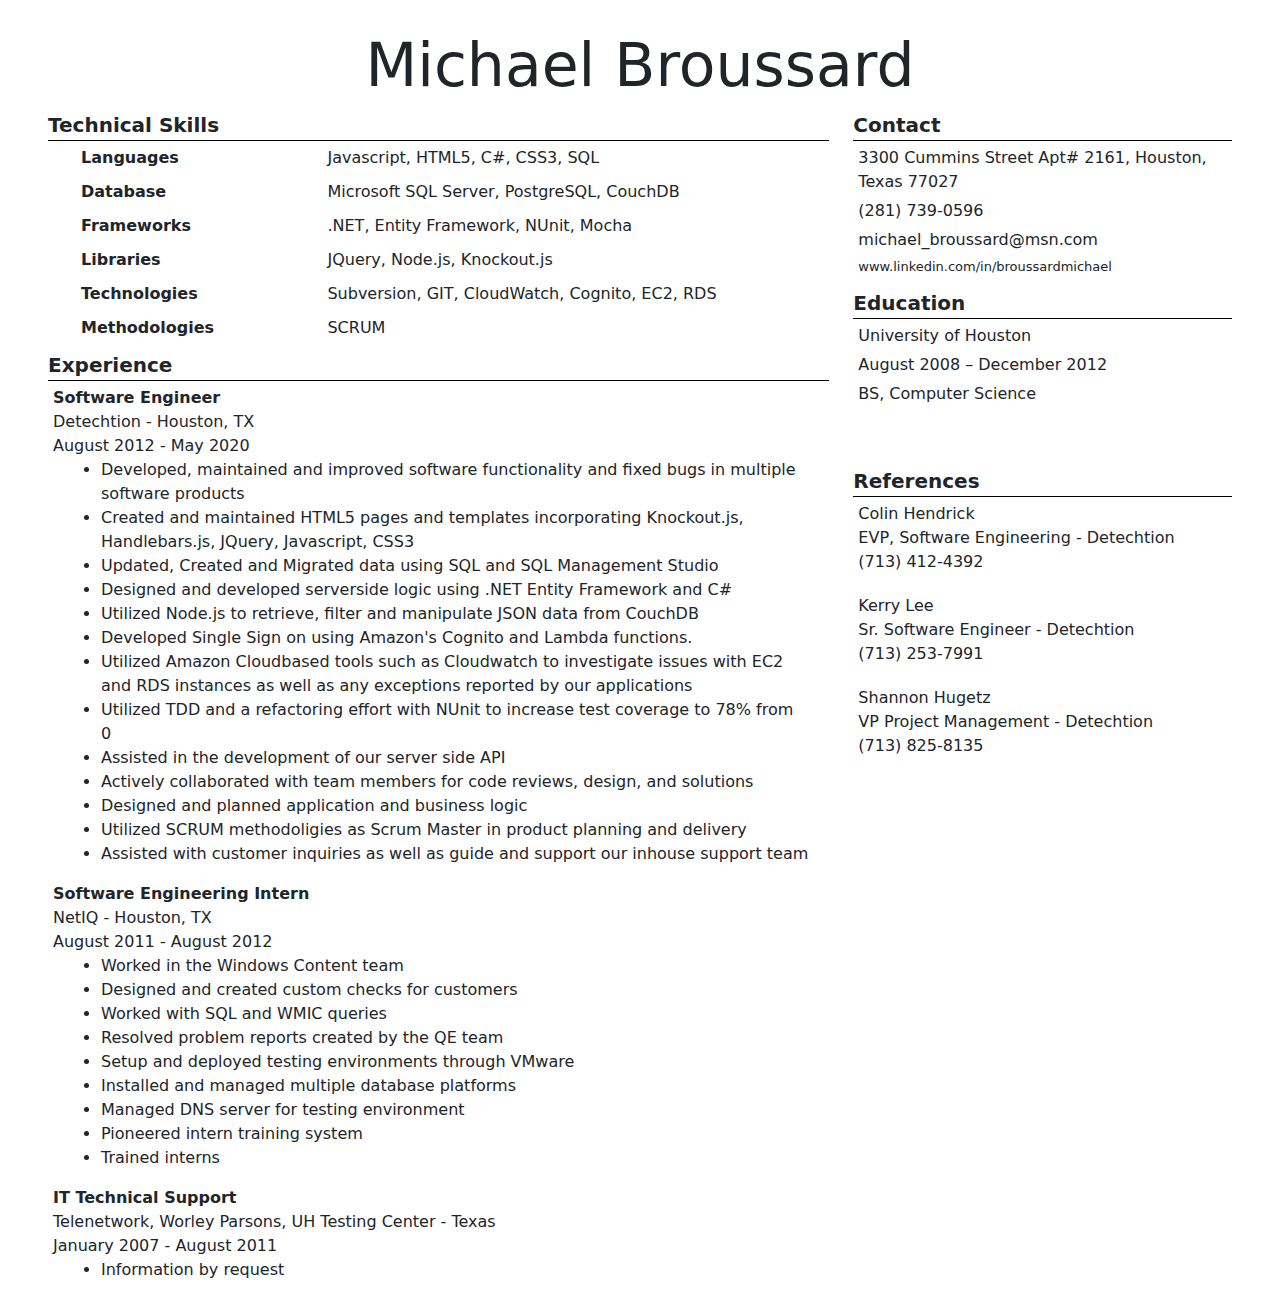
==== resume.html @ cad652ff "the begining" ====
<!DOCTYPE html>
<html lang="en">
<head>
    <meta charset="UTF-8">
    <title>Michael Broussard's Resume</title>
    <script src="js/jquery-3.5.0.min.js"></script>
    <link rel="stylesheet" type="text/css" href="css/resume.css">
    <link rel="stylesheet" type="text/css" href="css/bootstrap.css">
</head>
<body class = "container">
<div class="name">Michael Broussard</div>
<div class = "row">
    <div class = "col-8">
        <div class = "experience-column">
            <div class="technical-skills">
                <div class = "section-title">Technical Skills</div>
                <div class = "section-content">
                    <div class="container">
                        <div class = "row">
                            <div class = "col-4 skill-header">Languages</div>
                            <div class = "col-8 skill-content">Javascript, HTML5, C#, CSS3, SQL</div>
                        </div>
                        <div class = "row ">
                            <div class = "col-4 skill-header">Database</div>
                            <div class = "col-8 skill-content">Microsoft SQL Server, PostgreSQL, CouchDB</div>
                        </div>
                        <div class = "row ">
                            <div class = "col-4 skill-header">Frameworks</div>
                            <div class = "col-8 skill-content">.NET, Entity Framework, NUnit, Mocha</div>
                        </div>
                        <div class = "row ">
                            <div class = "col-4 skill-header">Libraries</div>
                            <div class = "col-8 skill-content">JQuery, Node.js, Knockout.js</div>
                        </div>
                        <div class = "row ">
                            <div class = "col-4 skill-header">Technologies</div>
                            <div class = "col-8 skill-content">Subversion, GIT, CloudWatch, Cognito, EC2, RDS</div>
                        </div>
                        <div class = "row ">
                            <div class = "col-4 skill-header">Methodologies</div>
                            <div class = "col-8 skill-content">SCRUM</div>
                        </div>
                    </div>
                </div>
            </div>
            <div class="experience">
                <div class = "section-title">Experience</div>
                <div class = "section-content">
                    <div>
                        <div class="experience-header">
                            <div class = "experience-title">
                                Software Engineer
                            </div>
                            <div class = "experience-company">
                                Detechtion - Houston, TX
                            </div>
                            <div class = "experience-time">
                                August 2012 - May 2020
                            </div>
                        </div>
                        <div class = "container experience-list">
                            <div class = "col">
                                <ul>
                                    <li>Developed, maintained and improved software functionality and fixed bugs in multiple software products</li>
                                    <li>Created and maintained HTML5 pages and templates incorporating Knockout.js, Handlebars.js, JQuery, Javascript, CSS3</li>
                                    <li>Updated, Created and Migrated data using SQL and SQL Management Studio</li>
                                    <li>Designed and developed serverside logic using .NET Entity Framework and C#</li>
                                    <li>Utilized Node.js to retrieve, filter and manipulate JSON data from CouchDB</li>
                                    <li>Developed Single Sign on using Amazon's Cognito and Lambda functions.</li>
                                    <li>Utilized Amazon Cloudbased tools such as Cloudwatch to investigate issues with EC2 and RDS instances as well as any exceptions reported by our applications</li>
                                    <li>Utilized TDD and a refactoring effort with NUnit to increase test coverage to 78% from 0</li>
                                    <li>Assisted in the development of our server side API</li>
                                    <li>Actively collaborated with team members for code reviews, design, and solutions</li>
                                    <li>Designed and planned application and business logic</li>
                                    <li>Utilized SCRUM methodoligies as Scrum Master in product planning and delivery</li>
                                    <li>Assisted with customer inquiries as well as guide and support our inhouse support team</li>
                                </ul>
                            </div>
                        </div>
                    </div>
                    <div>
                        <div class="experience-header">
                            <div class = "experience-title">
                                Software Engineering Intern
                            </div>
                            <div class = "experience-company">
                                NetIQ - Houston, TX
                            </div>
                            <div class = "experience-time">
                                August 2011 - August 2012
                            </div>
                        </div>
                        <div class = "container experience-list">
                            <div class = "col">
                                <ul>
                                    <li>Worked in the Windows Content team</li>
                                    <li>Designed and created custom checks for customers</li>
                                    <li>Worked with SQL and WMIC queries</li>
                                    <li>Resolved problem reports created by the QE team</li>
                                    <li>Setup and deployed testing environments through VMware</li>
                                    <li>Installed and managed multiple database platforms</li>
                                    <li>Managed DNS server for testing environment</li>
                                    <li>Pioneered intern training system</li>
                                    <li>Trained interns</li>
                                </ul>
                            </div>
                        </div>
                    </div>
                    <div>
                        <div class="experience-header">
                            <div class = "experience-title">
                                IT Technical Support
                            </div>
                            <div class = "experience-company">
                                Telenetwork, Worley Parsons, UH Testing Center - Texas
                            </div>
                            <div class = "experience-time">
                                January 2007 - August 2011
                            </div>
                        </div>
                        <div class = "container experience-list">
                            <div class = "col">
                                <ul>
                                    <li>Information by request</li>
                                </ul>
                            </div>
                        </div>
                    </div>
                </div>
            </div>
        </div>
    </div>
    <div class = "col-4">
        <div class = "personal-information-column">
            <div class = "contact-info">
                <div class = "section-title">Contact</div>
                <div class = "section-content">
                <div id="contact-address">
                        3300 Cummins Street Apt# 2161, Houston, Texas 77027
                    </div>
                    <div id= "contact-phone">
                        (281) 739-0596
                    </div>
                    <div id = "contact-email" >
                        michael_broussard@msn.com
                    </div>
                    <div id="contact-link" >
                        www.linkedin.com/in/broussardmichael
                    </div>
                </div>
            </div>
            <div class= "education">
                <div class = "section-title">Education</div>
                <div class = "section-content">
                    <div>University of Houston</div>
                    <div>August 2008 – December 2012</div>
                    <div>BS, Computer Science</div>
                </div>
            </div>
            <div class= "references">
                <div class = "section-title">References</div>
                <div class = "section-content">
                    <div class = "reference-container">
                        <div>Colin Hendrick</div>
                        <div>EVP, Software Engineering - Detechtion</div>
                        <div>(713) 412-4392</div>
                    </div>
                    <div class = "reference-container">
                        <div>Kerry Lee</div>
                        <div>Sr. Software Engineer - Detechtion</div>
                        <div>(713) 253-7991</div>
                    </div>
                    <div class = "reference-container">
                        <div>Shannon Hugetz</div>
                        <div>VP Project Management - Detechtion</div>
                        <div>(713) 825-8135</div>
                    </div>
                </div>
            </div>
        </div>
    </div>
</div>
</body>
</html>
---- css/resume.css ----
@media (min-width: 768px){
    body.container {
        max-width:95% !important;
    }
}

@media (min-width: 992px){
    body.container {
        max-width:95% !important;
    }
}

body {
    padding: 10px;
}

.name {
    height:25%;
    width:100%;
    text-align: center;
    font-size: 60px;
    margin-top:10px;
}

.experience-column {
    height: 100%;
}

.personal-information-column {
    height:100%;
}

.section-content {
    border-top: 1px solid black;
}

.section-title {
    font-size: 20px;
    font-weight: bold;
    height: 30px;
}
/*experience column*/
.technical-skills .row  {
    margin: 5px 5px 10px 5px;
}
.technical-skills .skill-header  {
    font-weight: bold;
}

.technical-skills .skill-content  {
}

.technical-skills {
}

.experience .section-content > div {
margin: 5px;
}

.experience-column .experience .experience-header .experience-title {
    font-weight: bold;
}

/*personal information column*/
#contact-link {
font-size: small;
font-color: lightblue;
}

.personal-information-column > div {
    height:15%;
}

.personal-information-column .section-title {
}

.personal-information-column .contact-info .section-content div {
    margin: 5px;
}

.personal-information-column .education .section-content div {
    margin: 5px;
}


.personal-information-column .references .section-content .reference-container {
    margin: 5px 5px 20px 5px;
}

.references {

}
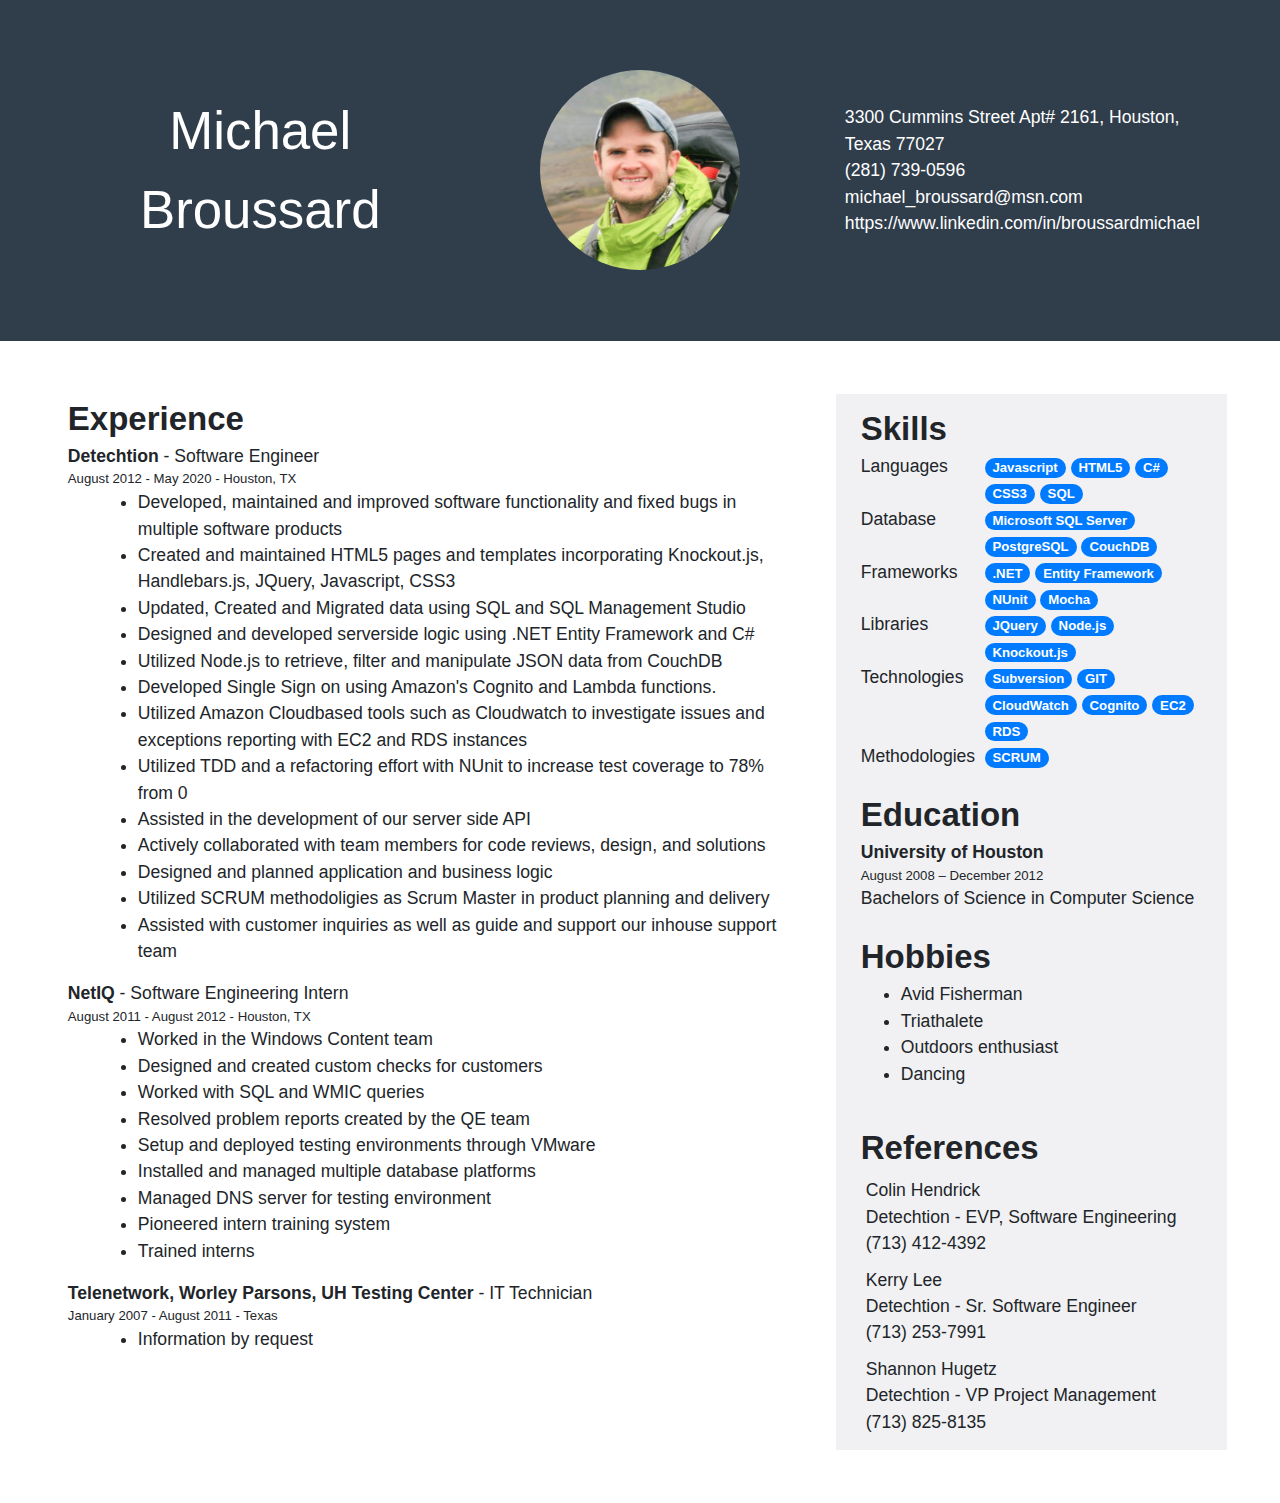
==== commit 24d8d3fb: "Update" ====
--- a/resume.html
+++ b/resume.html
@@ -7,172 +7,206 @@
     <link rel="stylesheet" type="text/css" href="css/resume.css">
     <link rel="stylesheet" type="text/css" href="css/bootstrap.css">
 </head>
-<body class = "container">
-<div class="name">Michael Broussard</div>
-<div class = "row">
-    <div class = "col-8">
-        <div class = "experience-column">
-            <div class="technical-skills">
-                <div class = "section-title">Technical Skills</div>
-                <div class = "section-content">
-                    <div class="container">
-                        <div class = "row">
-                            <div class = "col-4 skill-header">Languages</div>
-                            <div class = "col-8 skill-content">Javascript, HTML5, C#, CSS3, SQL</div>
-                        </div>
-                        <div class = "row ">
-                            <div class = "col-4 skill-header">Database</div>
-                            <div class = "col-8 skill-content">Microsoft SQL Server, PostgreSQL, CouchDB</div>
-                        </div>
-                        <div class = "row ">
-                            <div class = "col-4 skill-header">Frameworks</div>
-                            <div class = "col-8 skill-content">.NET, Entity Framework, NUnit, Mocha</div>
-                        </div>
-                        <div class = "row ">
-                            <div class = "col-4 skill-header">Libraries</div>
-                            <div class = "col-8 skill-content">JQuery, Node.js, Knockout.js</div>
-                        </div>
-                        <div class = "row ">
-                            <div class = "col-4 skill-header">Technologies</div>
-                            <div class = "col-8 skill-content">Subversion, GIT, CloudWatch, Cognito, EC2, RDS</div>
-                        </div>
-                        <div class = "row ">
-                            <div class = "col-4 skill-header">Methodologies</div>
-                            <div class = "col-8 skill-content">SCRUM</div>
-                        </div>
-                    </div>
-                </div>
-            </div>
-            <div class="experience">
-                <div class = "section-title">Experience</div>
-                <div class = "section-content">
-                    <div>
-                        <div class="experience-header">
-                            <div class = "experience-title">
-                                Software Engineer
-                            </div>
-                            <div class = "experience-company">
-                                Detechtion - Houston, TX
-                            </div>
-                            <div class = "experience-time">
-                                August 2012 - May 2020
-                            </div>
-                        </div>
-                        <div class = "container experience-list">
-                            <div class = "col">
-                                <ul>
-                                    <li>Developed, maintained and improved software functionality and fixed bugs in multiple software products</li>
-                                    <li>Created and maintained HTML5 pages and templates incorporating Knockout.js, Handlebars.js, JQuery, Javascript, CSS3</li>
-                                    <li>Updated, Created and Migrated data using SQL and SQL Management Studio</li>
-                                    <li>Designed and developed serverside logic using .NET Entity Framework and C#</li>
-                                    <li>Utilized Node.js to retrieve, filter and manipulate JSON data from CouchDB</li>
-                                    <li>Developed Single Sign on using Amazon's Cognito and Lambda functions.</li>
-                                    <li>Utilized Amazon Cloudbased tools such as Cloudwatch to investigate issues with EC2 and RDS instances as well as any exceptions reported by our applications</li>
-                                    <li>Utilized TDD and a refactoring effort with NUnit to increase test coverage to 78% from 0</li>
-                                    <li>Assisted in the development of our server side API</li>
-                                    <li>Actively collaborated with team members for code reviews, design, and solutions</li>
-                                    <li>Designed and planned application and business logic</li>
-                                    <li>Utilized SCRUM methodoligies as Scrum Master in product planning and delivery</li>
-                                    <li>Assisted with customer inquiries as well as guide and support our inhouse support team</li>
-                                </ul>
-                            </div>
-                        </div>
-                    </div>
-                    <div>
-                        <div class="experience-header">
-                            <div class = "experience-title">
-                                Software Engineering Intern
-                            </div>
-                            <div class = "experience-company">
-                                NetIQ - Houston, TX
-                            </div>
-                            <div class = "experience-time">
-                                August 2011 - August 2012
-                            </div>
-                        </div>
-                        <div class = "container experience-list">
-                            <div class = "col">
-                                <ul>
-                                    <li>Worked in the Windows Content team</li>
-                                    <li>Designed and created custom checks for customers</li>
-                                    <li>Worked with SQL and WMIC queries</li>
-                                    <li>Resolved problem reports created by the QE team</li>
-                                    <li>Setup and deployed testing environments through VMware</li>
-                                    <li>Installed and managed multiple database platforms</li>
-                                    <li>Managed DNS server for testing environment</li>
-                                    <li>Pioneered intern training system</li>
-                                    <li>Trained interns</li>
-                                </ul>
-                            </div>
-                        </div>
-                    </div>
-                    <div>
-                        <div class="experience-header">
-                            <div class = "experience-title">
-                                IT Technical Support
-                            </div>
-                            <div class = "experience-company">
-                                Telenetwork, Worley Parsons, UH Testing Center - Texas
-                            </div>
-                            <div class = "experience-time">
-                                January 2007 - August 2011
-                            </div>
-                        </div>
-                        <div class = "container experience-list">
-                            <div class = "col">
-                                <ul>
-                                    <li>Information by request</li>
-                                </ul>
-                            </div>
-                        </div>
-                    </div>
-                </div>
-            </div>
+<body>
+<div class="container-fluid">
+    <div class="row header">
+        <div class="col-md-4  align-self-center">
+            <div class = "name">Michael Broussard</div>
+        </div>
+        <div class=" col-md-4  align-self-center">
+            <img src="resumephoto.jpg" class="photo rounded-circle mx-auto">
+        </div>
+        <div class="col-md-4 contact-info  align-self-center">
+            <div>3300 Cummins Street Apt# 2161, Houston, Texas 77027</div>
+            <div>(281) 739-0596</div>
+            <div>michael_broussard@msn.com</div>
+            <div>https://www.linkedin.com/in/broussardmichael</div>
         </div>
     </div>
-    <div class = "col-4">
-        <div class = "personal-information-column">
-            <div class = "contact-info">
-                <div class = "section-title">Contact</div>
-                <div class = "section-content">
-                <div id="contact-address">
-                        3300 Cummins Street Apt# 2161, Houston, Texas 77027
-                    </div>
-                    <div id= "contact-phone">
-                        (281) 739-0596
-                    </div>
-                    <div id = "contact-email" >
-                        michael_broussard@msn.com
-                    </div>
-                    <div id="contact-link" >
-                        www.linkedin.com/in/broussardmichael
-                    </div>
-                </div>
-            </div>
-            <div class= "education">
-                <div class = "section-title">Education</div>
-                <div class = "section-content">
-                    <div>University of Houston</div>
-                    <div>August 2008 – December 2012</div>
-                    <div>BS, Computer Science</div>
-                </div>
-            </div>
-            <div class= "references">
-                <div class = "section-title">References</div>
-                <div class = "section-content">
-                    <div class = "reference-container">
+    <div class="row content">
+        <div class="col-md-8">
+            <div class="section-title">Experience</div>
+            <div class="experience-content">
+                <div>
+                    <div class="experience-header">
+                        <div class="title">
+                            <b>Detechtion</b> - Software Engineer
+                        </div>
+                        <div class="date-range">
+                            August 2012 - May 2020 - Houston, TX
+                        </div>
+                    </div>
+                    <div class="container experience-list">
+                        <div class="col">
+                            <ul>
+                                <li>Developed, maintained and improved software functionality and fixed bugs in multiple
+                                    software products
+                                </li>
+                                <li>Created and maintained HTML5 pages and templates incorporating Knockout.js,
+                                    Handlebars.js, JQuery, Javascript, CSS3
+                                </li>
+                                <li>Updated, Created and Migrated data using SQL and SQL Management Studio</li>
+                                <li>Designed and developed serverside logic using .NET Entity Framework and C#</li>
+                                <li>Utilized Node.js to retrieve, filter and manipulate JSON data from CouchDB</li>
+                                <li>Developed Single Sign on using Amazon's Cognito and Lambda functions.</li>
+                                <li>Utilized Amazon Cloudbased tools such as Cloudwatch to investigate issues and
+                                    exceptions reporting with EC2 and RDS instances
+                                </li>
+                                <li>Utilized TDD and a refactoring effort with NUnit to increase test coverage to 78%
+                                    from 0
+                                </li>
+                                <li>Assisted in the development of our server side API</li>
+                                <li>Actively collaborated with team members for code reviews, design, and solutions</li>
+                                <li>Designed and planned application and business logic</li>
+                                <li>Utilized SCRUM methodoligies as Scrum Master in product planning and delivery</li>
+                                <li>Assisted with customer inquiries as well as guide and support our inhouse support
+                                    team
+                                </li>
+                            </ul>
+                        </div>
+                    </div>
+                </div>
+                <div>
+                    <div class="experience-header">
+                        <div class="title">
+                            <b>NetIQ</b> - Software Engineering Intern
+                        </div>
+                        <div class="date-range">
+                            August 2011 - August 2012 - Houston, TX
+                        </div>
+                    </div>
+                    <div class="container experience-list">
+                        <div class="col">
+                            <ul>
+                                <li>Worked in the Windows Content team</li>
+                                <li>Designed and created custom checks for customers</li>
+                                <li>Worked with SQL and WMIC queries</li>
+                                <li>Resolved problem reports created by the QE team</li>
+                                <li>Setup and deployed testing environments through VMware</li>
+                                <li>Installed and managed multiple database platforms</li>
+                                <li>Managed DNS server for testing environment</li>
+                                <li>Pioneered intern training system</li>
+                                <li>Trained interns</li>
+                            </ul>
+                        </div>
+                    </div>
+                </div>
+                <div>
+                    <div class="experience-header">
+                        <div class="experience-title">
+                            <b>Telenetwork, Worley Parsons, UH Testing Center</b> - IT Technician
+                        </div>
+                        <div class="date-range">
+                            January 2007 - August 2011 - Texas
+                        </div>
+                    </div>
+                    <div class="container experience-list">
+                        <div class="col">
+                            <ul>
+                                <li>Information by request</li>
+                            </ul>
+                        </div>
+                    </div>
+                </div>
+            </div>
+        </div>
+        <div class="col-md-4 personal-content">
+            <div class="row">
+                <div class="col">
+                    <div class="section-title">Skills</div>
+                    <div class="row skill">
+                        <div class="col-4 skill-header">Languages</div>
+                        <div class="col-8 skill-content">
+                            <span class="badge badge-pill badge-primary larger-badge">Javascript</span>
+                            <span class="badge badge-pill badge-primary larger-badge">HTML5</span>
+                            <span class="badge badge-pill badge-primary larger-badge">C#</span>
+                            <span class="badge badge-pill badge-primary larger-badge">CSS3</span>
+                            <span class="badge badge-pill badge-primary larger-badge">SQL</span>
+                        </div>
+                    </div>
+                    <div class="row skill">
+                        <div class="col-4 skill-header">Database</div>
+                        <div class="col-8 skill-content">
+                            <span class="badge badge-pill badge-primary larger-badge">Microsoft SQL Server</span>
+                            <span class="badge badge-pill badge-primary larger-badge">PostgreSQL</span>
+                            <span class="badge badge-pill badge-primary larger-badge">CouchDB</span>
+                        </div>
+                    </div>
+                    <div class="row skill">
+                        <div class="col-4 skill-header">Frameworks</div>
+                        <div class="col-8 skill-content">
+                            <span class="badge badge-pill badge-primary larger-badge">.NET</span>
+                            <span class="badge badge-pill badge-primary larger-badge">Entity Framework</span>
+                            <span class="badge badge-pill badge-primary larger-badge">NUnit</span>
+                            <span class="badge badge-pill badge-primary larger-badge">Mocha</span>
+                        </div>
+                    </div>
+                    <div class="row skill">
+                        <div class="col-4 skill-header">Libraries</div>
+                        <div class="col-8 skill-content">
+                            <span class="badge badge-pill badge-primary larger-badge">JQuery</span>
+                            <span class="badge badge-pill badge-primary larger-badge">Node.js</span>
+                            <span class="badge badge-pill badge-primary larger-badge"> Knockout.js</span>
+                        </div>
+                    </div>
+                    <div class="row skill">
+                        <div class="col-4 skill-header">Technologies</div>
+                        <div class="col-8 skill-content">
+                            <span class="badge badge-pill badge-primary larger-badge">Subversion</span>
+                            <span class="badge badge-pill badge-primary larger-badge">GIT</span>
+                            <span class="badge badge-pill badge-primary larger-badge">CloudWatch</span>
+                            <span class="badge badge-pill badge-primary larger-badge">Cognito</span>
+                            <span class="badge badge-pill badge-primary larger-badge">EC2</span>
+                            <span class="badge badge-pill badge-primary larger-badge">RDS</span>
+                        </div>
+                    </div>
+                    <div class="row skill">
+                        <div class="col-4 skill-header">Methodologies</div>
+                        <div class="col-8 skill-content">
+                            <span class="badge badge-pill badge-primary larger-badge">SCRUM</span>
+                        </div>
+                    </div>
+                </div>
+            </div>
+            <div class="row">
+                <div class="col">
+                    <div class="section-title">Education</div>
+                    <div class="education-content">
+                        <div><b>University of Houston</b></div>
+                        <div class = "date-range">August 2008 – December 2012</div>
+                        <div>Bachelors of Science in Computer Science</div>
+                    </div>
+                </div>
+            </div>
+            <div class="row">
+                <div class="col">
+                    <div class="section-title">Hobbies</div>
+                    <div class="hobby-content">
+                        <ul>
+                            <li>Avid Fisherman</li>
+                            <li>Triathalete</li>
+                            <li>Outdoors enthusiast</li>
+                            <li>Dancing</li>
+                        </ul>
+                    </div>
+                </div>
+            </div>
+            <div class="row">
+                <div class="col">
+                    <div class="section-title">References</div>
+                    <div class="reference-container">
                         <div>Colin Hendrick</div>
-                        <div>EVP, Software Engineering - Detechtion</div>
+                        <div>Detechtion - EVP, Software Engineering</div>
                         <div>(713) 412-4392</div>
                     </div>
-                    <div class = "reference-container">
+                    <div class="reference-container">
                         <div>Kerry Lee</div>
-                        <div>Sr. Software Engineer - Detechtion</div>
+                        <div>Detechtion - Sr. Software Engineer</div>
                         <div>(713) 253-7991</div>
                     </div>
-                    <div class = "reference-container">
+                    <div class="reference-container">
                         <div>Shannon Hugetz</div>
-                        <div>VP Project Management - Detechtion</div>
+                        <div>Detechtion - VP Project Management</div>
                         <div>(713) 825-8135</div>
                     </div>
                 </div>
@@ -181,4 +215,4 @@
     </div>
 </div>
 </body>
-</html>+</html>
--- a/css/resume.css
+++ b/css/resume.css
@@ -1,92 +1,60 @@
-@media (min-width: 768px){
-    body.container {
-        max-width:95% !important;
-    }
+.container-fluid {
+    height:1500px;
+    font-family: Calibri,Candara,Segoe,Segoe UI,Optima,Arial,sans-serif;
+    font-size: 1.1em;
 }
+.date-range {
+    font-size: .75em;
+}
+.larger-badge {
+    /*font-size: .85em !important;*/
+}
+/*******Header*******/
+.header {
+    background-color: #303E4C;
+    color: white;
+    padding: 4em;
+}
+.name {
+    font-size: 3em;
+    text-align: center;
+}
+.photo {
+    display:block;
+    height:200px;
+    width:200px;
+}
+.contact-info div {
+}
+/**************/
 
-@media (min-width: 992px){
-    body.container {
-        max-width:95% !important;
-    }
+/*******Content*******/
+.content {
+    padding: 3em;
+    background-color: white;
 }
+.section-title {
+    font-weight: bold;
+    font-size: 1.875em;
+}
+/**************/
 
-body {
+/*******Experience*******/
+.experience-content {
+}
+/**************/
+
+/*******Personal*******/
+.personal-content .row.skill{
+
+}
+.personal-content {
+    background-color: #F1F1F3;
+}
+.personal-content > .row {
     padding: 10px;
 }
-
-.name {
-    height:25%;
-    width:100%;
-    text-align: center;
-    font-size: 60px;
-    margin-top:10px;
+.reference-container {
+    padding: 5px;
 }
-
-.experience-column {
-    height: 100%;
-}
-
-.personal-information-column {
-    height:100%;
-}
-
-.section-content {
-    border-top: 1px solid black;
-}
-
-.section-title {
-    font-size: 20px;
-    font-weight: bold;
-    height: 30px;
-}
-/*experience column*/
-.technical-skills .row  {
-    margin: 5px 5px 10px 5px;
-}
-.technical-skills .skill-header  {
-    font-weight: bold;
-}
-
-.technical-skills .skill-content  {
-}
-
-.technical-skills {
-}
-
-.experience .section-content > div {
-margin: 5px;
-}
-
-.experience-column .experience .experience-header .experience-title {
-    font-weight: bold;
-}
-
-/*personal information column*/
-#contact-link {
-font-size: small;
-font-color: lightblue;
-}
-
-.personal-information-column > div {
-    height:15%;
-}
-
-.personal-information-column .section-title {
-}
-
-.personal-information-column .contact-info .section-content div {
-    margin: 5px;
-}
-
-.personal-information-column .education .section-content div {
-    margin: 5px;
-}
-
-
-.personal-information-column .references .section-content .reference-container {
-    margin: 5px 5px 20px 5px;
-}
-
-.references {
-
-}+/**************/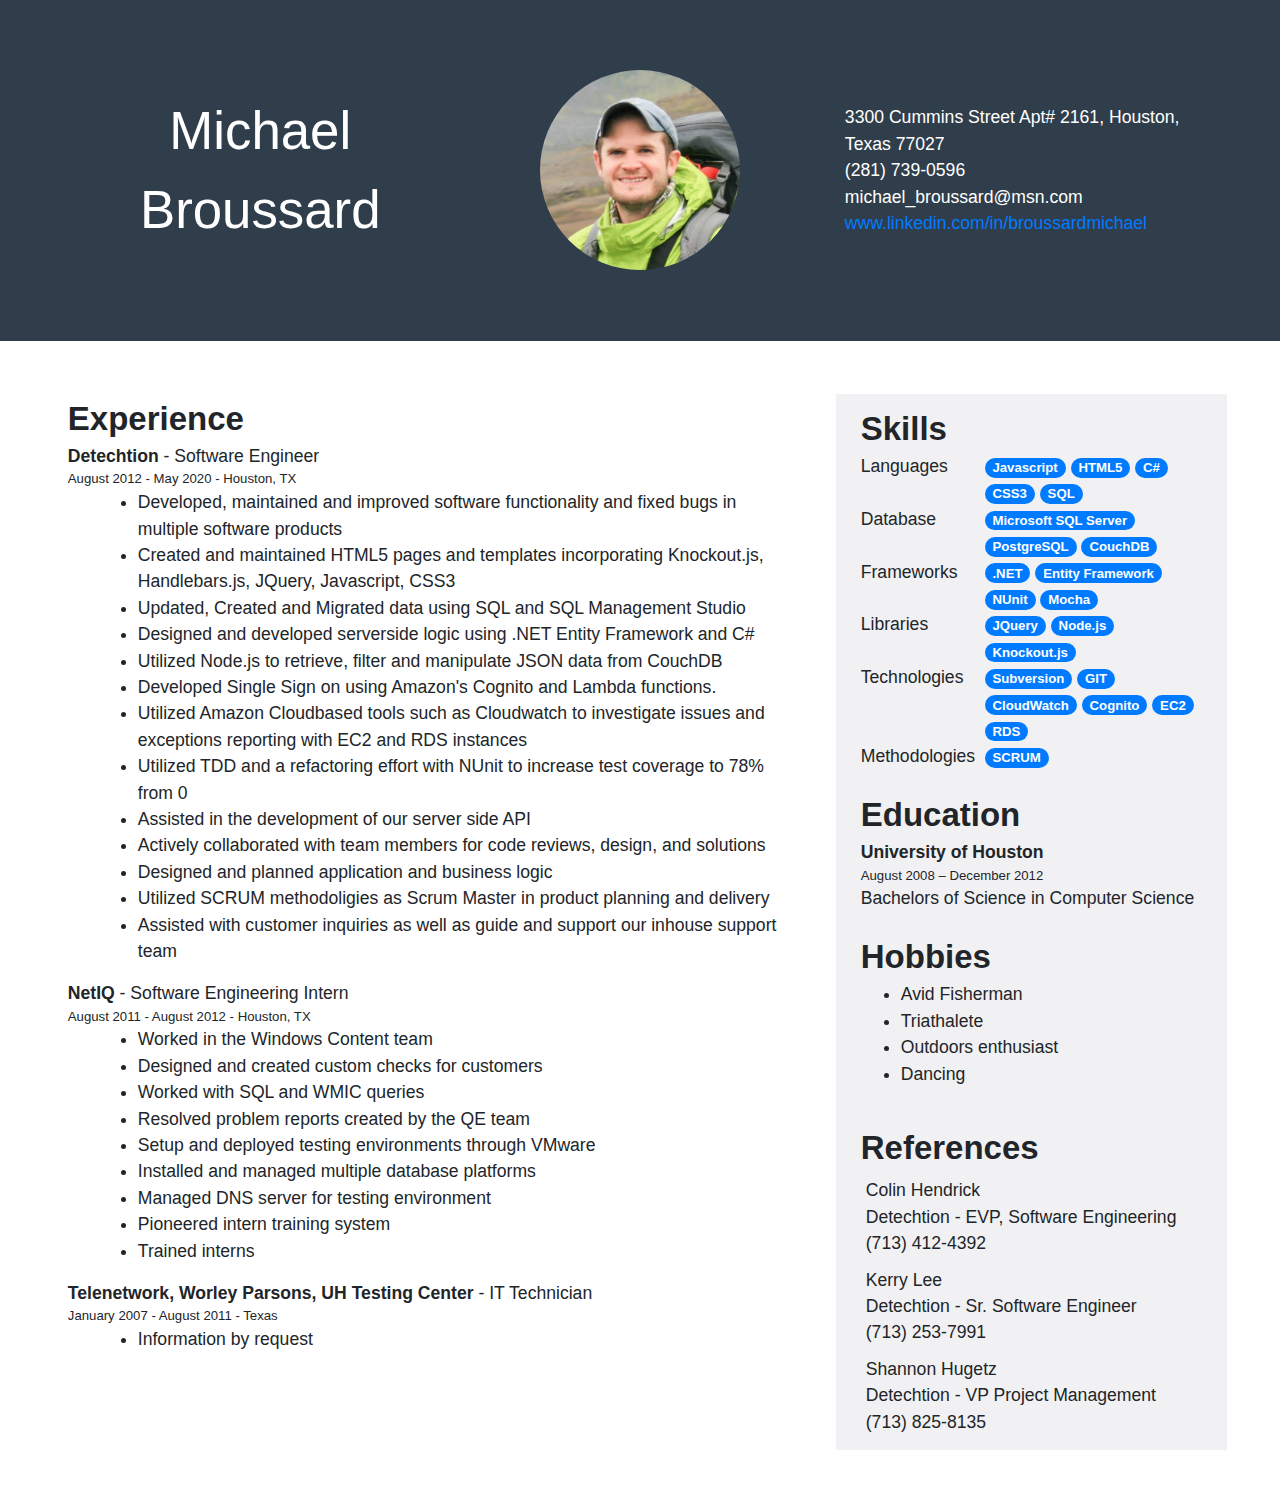
==== commit c636b921: "add linkedin link" ====
--- a/resume.html
+++ b/resume.html
@@ -20,7 +20,7 @@
             <div>3300 Cummins Street Apt# 2161, Houston, Texas 77027</div>
             <div>(281) 739-0596</div>
             <div>michael_broussard@msn.com</div>
-            <div>https://www.linkedin.com/in/broussardmichael</div>
+            <div><a href="https://www.linkedin.com/in/broussardmichael">www.linkedin.com/in/broussardmichael</a></div>
         </div>
     </div>
     <div class="row content">
